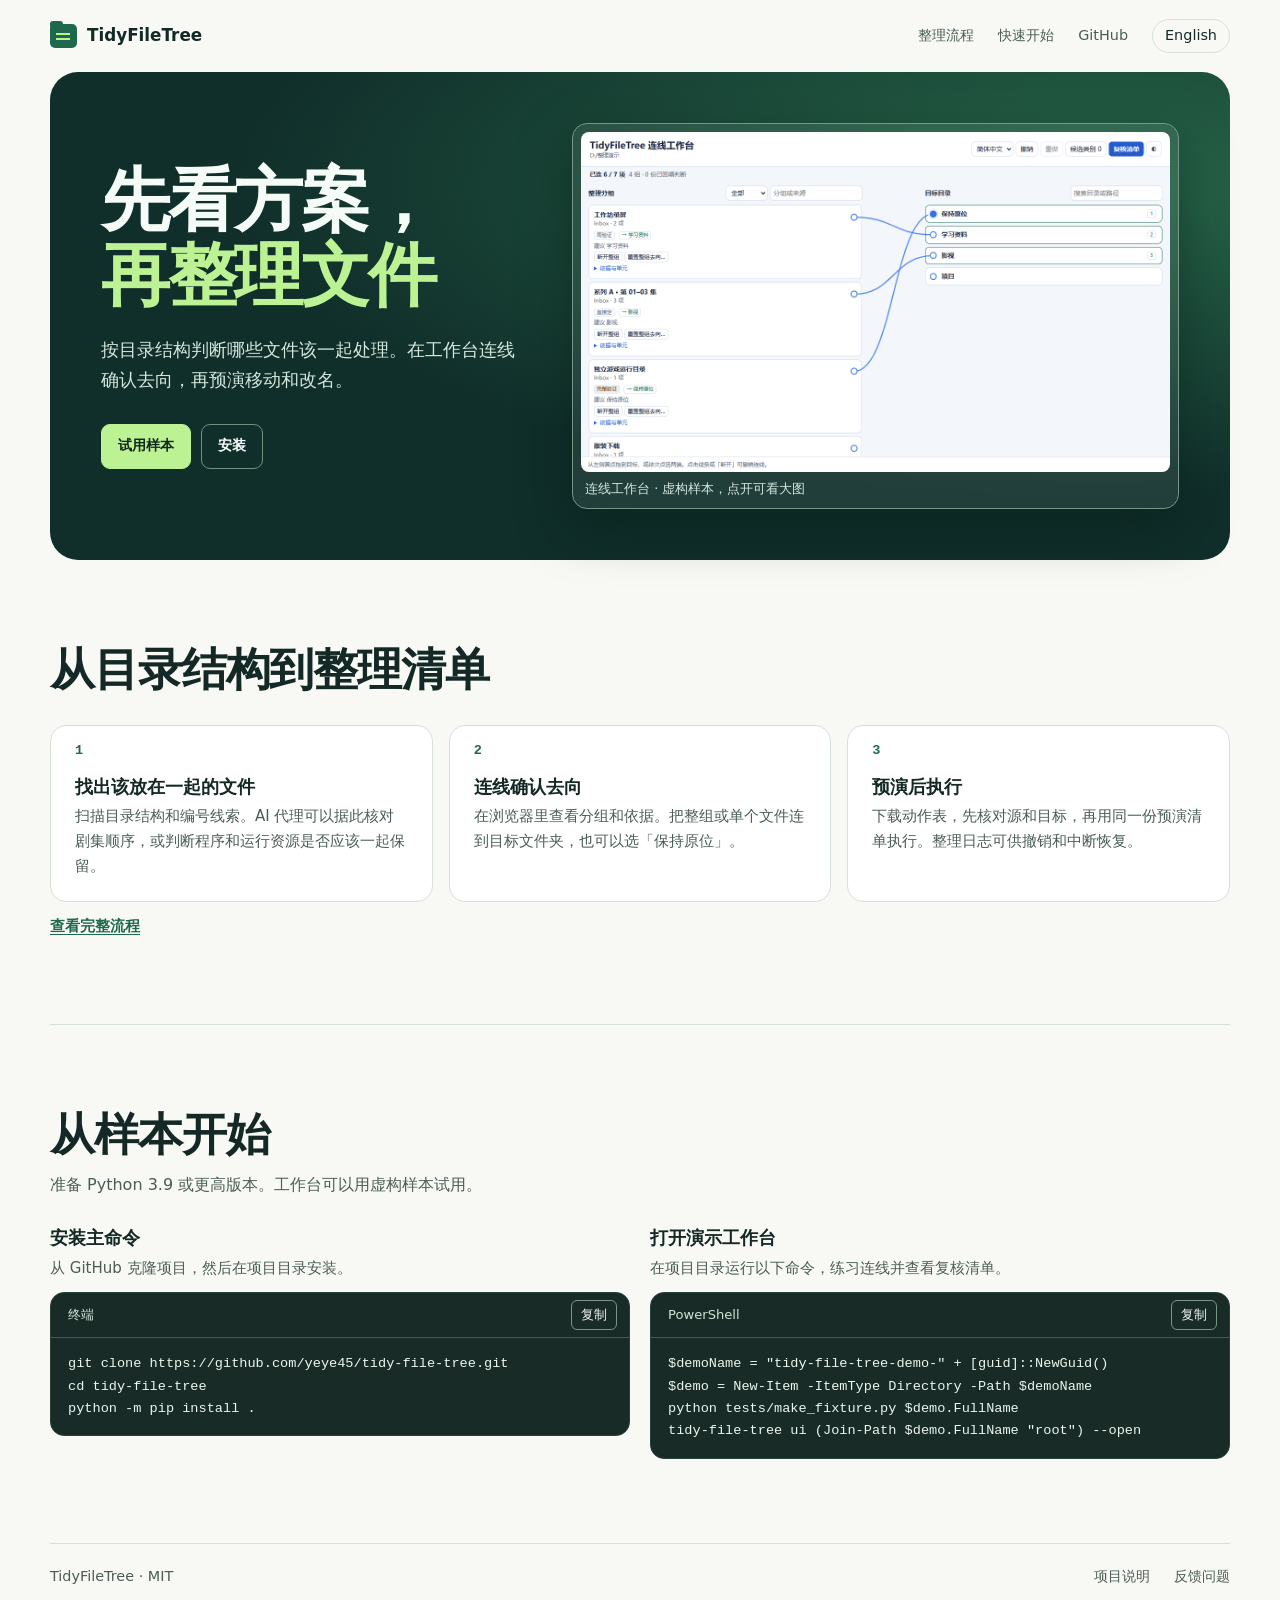
==== site/index.html @ 512daf26 "Showcase TidyFileTree with bilingual project pages" ====
<!doctype html>
<html lang="zh-CN">
<head>
  <meta charset="utf-8">
  <meta name="viewport" content="width=device-width, initial-scale=1">
  <meta name="description" content="TidyFileTree 是按目录结构整理文件的开源工具。在工作台确认去向，预演后再移动文件。">
  <title>TidyFileTree · 文件整理工作台</title>
  <link rel="alternate" hreflang="en" href="en.html">
  <link rel="stylesheet" href="style.css">
  <script src="site.js" defer></script>
</head>
<body>
  <header class="wrap topbar">
    <a class="wordmark" href="index.html"><span class="mark" aria-hidden="true"></span>TidyFileTree</a>
    <nav aria-label="主导航">
      <a href="#workflow">整理流程</a>
      <a href="#start">快速开始</a>
      <a href="https://github.com/yeye45/tidy-file-tree">GitHub</a>
      <a class="lang" href="en.html" hreflang="en" lang="en">English</a>
    </nav>
  </header>

  <main class="wrap">
    <section class="hero" aria-labelledby="main-title">
      <div class="hero-copy">
        <h1 id="main-title">先看方案，<br><span>再整理文件</span></h1>
        <p>按目录结构判断哪些文件该一起处理。在工作台连线确认去向，再预演移动和改名。</p>
        <div class="hero-actions">
          <a class="primary" href="#demo">试用样本</a>
          <a href="#start">安装</a>
        </div>
      </div>
      <figure class="preview">
        <a href="assets/board-zh.png"><img src="assets/board-zh.png" width="1280" height="740"
          alt="TidyFileTree 中文工作台。工作坊录屏连到学习资料，剧集连到影视，游戏目录保持原位。"></a>
        <figcaption>连线工作台 · 虚构样本，点开可看大图</figcaption>
      </figure>
    </section>

    <section class="section" id="workflow" aria-labelledby="workflow-title">
      <h2 id="workflow-title">从目录结构到整理清单</h2>
      <ol class="workflow">
        <li><h3>找出该放在一起的文件</h3><p>扫描目录结构和编号线索。AI 代理可以据此核对剧集顺序，或判断程序和运行资源是否应该一起保留。</p></li>
        <li><h3>连线确认去向</h3><p>在浏览器里查看分组和依据。把整组或单个文件连到目标文件夹，也可以选「保持原位」。</p></li>
        <li><h3>预演后执行</h3><p>下载动作表，先核对源和目标，再用同一份预演清单执行。整理日志可供撤销和中断恢复。</p></li>
      </ol>
      <a class="text-link" href="https://github.com/yeye45/tidy-file-tree/blob/main/FLOW.md">查看完整流程</a>
    </section>

    <section class="section" id="start" aria-labelledby="start-title">
      <h2 id="start-title">从样本开始</h2>
      <p>准备 Python 3.9 或更高版本。工作台可以用虚构样本试用。</p>
      <div class="guides">
        <article class="guide">
          <h3>安装主命令</h3>
          <p>从 GitHub 克隆项目，然后在项目目录安装。</p>
          <div class="terminal">
            <div class="terminal-header"><span>终端</span><button type="button" class="copy" hidden
              data-copied="已复制" data-selected="命令已选中，请按 Ctrl+C 或 ⌘C。">复制</button></div>
            <pre><code>git clone https://github.com/yeye45/tidy-file-tree.git
cd tidy-file-tree
python -m pip install .</code></pre>
            <span class="copy-status" role="status"></span>
          </div>
        </article>
        <article class="guide" id="demo">
          <h3>打开演示工作台</h3>
          <p>在项目目录运行以下命令，练习连线并查看复核清单。</p>
          <div class="terminal">
            <div class="terminal-header"><span>PowerShell</span><button type="button" class="copy" hidden
              data-copied="已复制" data-selected="命令已选中，请按 Ctrl+C 或 ⌘C。">复制</button></div>
            <pre><code>$demoName = "tidy-file-tree-demo-" + [guid]::NewGuid()
$demo = New-Item -ItemType Directory -Path $demoName
python tests/make_fixture.py $demo.FullName
tidy-file-tree ui (Join-Path $demo.FullName "root") --open</code></pre>
            <span class="copy-status" role="status"></span>
          </div>
        </article>
      </div>
    </section>
  </main>

  <footer class="wrap footer">
    <span>TidyFileTree · MIT</span>
    <div class="footer-links">
      <a href="https://github.com/yeye45/tidy-file-tree#readme">项目说明</a>
      <a href="https://github.com/yeye45/tidy-file-tree/issues">反馈问题</a>
    </div>
  </footer>
</body>
</html>
---- site/style.css ----
:root {
  color-scheme: light;
  --paper: #f8f9f5;
  --white: #fff;
  --ink: #142926;
  --muted: #4b5d56;
  --border: #d7e0d7;
  --green: #1e694e;
  --dark: #102e2a;
  --mint: #bdf294;
  --radius: 22px;
  font-family: "Instrument Sans", "Segoe UI", system-ui, sans-serif;
}

* { box-sizing: border-box; }
body { margin: 0; background: var(--paper); color: var(--ink); line-height: 1.65; }
a { color: inherit; text-underline-offset: 0.2em; }
button { font: inherit; cursor: pointer; }
img { display: block; max-width: 100%; height: auto; }
h1, h2, h3, p, figure { margin: 0; }
code, pre { font-family: "IBM Plex Mono", Consolas, monospace; }
:focus-visible { outline: 3px solid #3b8f64; outline-offset: 4px; }
.hero :focus-visible, .terminal :focus-visible { outline-color: var(--mint); }
.wrap { width: min(1180px, calc(100% - 64px)); margin-inline: auto; }

.topbar {
  min-height: 72px;
  display: flex;
  align-items: center;
  justify-content: space-between;
  gap: 20px;
}
.wordmark {
  display: inline-flex;
  align-items: center;
  gap: 10px;
  font-size: 1.05rem;
  font-weight: 750;
  text-decoration: none;
}
.mark {
  position: relative;
  width: 27px;
  height: 24px;
  border-radius: 4px 5px 5px 5px;
  background: var(--green);
}
.mark::before {
  content: "";
  position: absolute;
  top: -3px;
  left: 0;
  width: 13px;
  height: 5px;
  border-radius: 3px 3px 0 0;
  background: var(--green);
}
.mark::after {
  content: "";
  position: absolute;
  left: 6px;
  top: 9px;
  height: 2px;
  width: 14px;
  background: var(--mint);
  box-shadow: 0 5px 0 var(--mint);
}
.topbar nav, .hero-actions, .footer-links {
  display: flex;
  flex-wrap: wrap;
  align-items: center;
  gap: 12px 24px;
}
.topbar nav a, .footer-links a { color: var(--muted); font-size: 0.9rem; text-decoration: none; }
.topbar nav a:hover, .footer-links a:hover { text-decoration: underline; }
.topbar nav .lang {
  padding: 4px 12px;
  border: 1px solid var(--border);
  border-radius: 100px;
  color: var(--ink);
}

.hero {
  color: #f5fcf7;
  background-color: var(--dark);
  background-image: radial-gradient(ellipse at 89% 23%, #276649 0%, transparent 59%);
  border-radius: calc(var(--radius) + 6px);
  padding: clamp(28px, 4vw, 58px);
  display: grid;
  grid-template-columns: minmax(265px, 0.9fr) minmax(0, 1.3fr);
  align-items: center;
  gap: clamp(24px, 4vw, 52px);
}
.hero-copy { min-width: 0; }
.hero h1 {
  font-size: clamp(2.5rem, 5.4vw, 4.5rem);
  line-height: 1.08;
  letter-spacing: -0.064em;
  text-wrap: balance;
}
[lang="zh-CN"] .hero h1 { letter-spacing: -0.035em; }
.hero h1 span { color: var(--mint); }
.hero-copy p {
  margin-block: 24px 29px;
  max-width: 34ch;
  color: #d4e7dd;
  font-size: clamp(0.95rem, 1.5vw, 1.1rem);
}
[lang="zh-CN"] .hero-copy p { max-width: 24em; }
.hero-actions { gap: 10px; }
.hero-actions a {
  display: inline-flex;
  align-items: center;
  justify-content: center;
  min-height: 45px;
  border: 1px solid #6f9181;
  border-radius: 9px;
  padding: 8px 16px;
  font-size: 0.9rem;
  font-weight: 700;
  text-decoration: none;
}
.hero-actions a:hover { border-color: #ebf5eb; }
.hero-actions a.primary { background: var(--mint); border-color: var(--mint); color: #12291f; }
.hero-actions a.primary:hover { background: #d2f9b1; }
.preview {
  min-width: 0;
  padding: 8px;
  border: 1px solid #789589;
  border-radius: 15px;
  background: #ffffff13;
  box-shadow: 0 18px 50px #081d1780;
}
.preview a { display: block; border-radius: 8px; }
.preview img { width: 100%; border-radius: 8px; }
.preview figcaption { padding: 6px 4px 0; color: #d4e7dd; font-size: 0.8rem; }

.section { padding-block: clamp(40px, 6.6vw, 88px); }
.section + .section { border-top: 1px solid var(--border); }
.section h2 {
  margin-bottom: 10px;
  font-size: clamp(1.85rem, 3.5vw, 3rem);
  line-height: 1.18;
  letter-spacing: -0.046em;
  text-wrap: balance;
}
[lang="zh-CN"] .section h2 { letter-spacing: -0.025em; }
.section > p { max-width: 65ch; color: var(--muted); }
.workflow {
  display: grid;
  grid-template-columns: repeat(3, minmax(0, 1fr));
  gap: 16px;
  padding: 0;
  margin: 28px 0 0;
  list-style: none;
  counter-reset: step;
}
.workflow li {
  position: relative;
  counter-increment: step;
  min-height: 150px;
  padding: 48px 24px 22px;
  background: var(--white);
  border: 1px solid var(--border);
  border-radius: 16px;
}
.workflow li::before {
  content: counter(step);
  position: absolute;
  top: 17px;
  left: 24px;
  color: var(--green);
  font: 700 0.85rem "IBM Plex Mono", Consolas, monospace;
}
.workflow h3, .guide h3 { margin-bottom: 5px; font-size: 1.13rem; line-height: 1.4; }
.workflow p, .guide p { color: var(--muted); font-size: 0.94rem; }
.guides {
  margin-top: 27px;
  display: grid;
  grid-template-columns: repeat(2, minmax(0, 1fr));
  gap: 20px;
  align-items: start;
}
.guide { min-width: 0; }
.guide p { margin-bottom: 12px; }
.terminal {
  border-radius: 14px;
  background: #192b27;
  color: #ebf6ed;
  border: 1px solid #284139;
  overflow: hidden;
}
.terminal-header {
  display: flex;
  justify-content: space-between;
  align-items: center;
  min-height: 44px;
  padding: 7px 12px 7px 17px;
  border-bottom: 1px solid #435951;
  color: #d1e2d6;
  font-size: 0.82rem;
}
.copy {
  background: transparent;
  border: 1px solid #789589;
  padding: 3px 9px;
  border-radius: 6px;
  color: #f2f9f4;
}
.copy:hover { background: #ffffff17; }
.terminal pre { margin: 0; padding: 15px 17px; overflow: auto; font-size: 0.85rem; line-height: 1.65; }
.copy-status:not(:empty) { display: block; padding: 0 17px 10px; color: #daedc8; font-size: 0.8rem; }
.text-link { display: inline-block; margin-top: 12px; color: var(--green); font-size: 0.92rem; font-weight: 650; }
.footer {
  display: flex;
  justify-content: space-between;
  flex-wrap: wrap;
  gap: 10px 25px;
  padding-block: 21px 32px;
  border-top: 1px solid var(--border);
  color: var(--muted);
  font-size: 0.9rem;
}

@media (max-width: 880px) {
  .wrap { width: min(1180px, calc(100% - 36px)); }
  .hero { grid-template-columns: 1fr; }
  .hero-copy p { max-width: 51ch; }
  .hero h1 { letter-spacing: -0.046em; }
}
@media (max-width: 640px) {
  .topbar { align-items: flex-start; flex-direction: column; padding-block: 15px; gap: 8px; }
  .topbar nav { gap: 12px; }
  .hero { padding: 24px 18px; border-radius: 20px; }
  .hero-copy p { margin-block: 16px 22px; }
  .preview { padding: 5px; }
  .workflow, .guides { grid-template-columns: 1fr; }
  .workflow li { min-height: 0; }
  .terminal pre { white-space: pre-wrap; overflow-wrap: anywhere; }
}
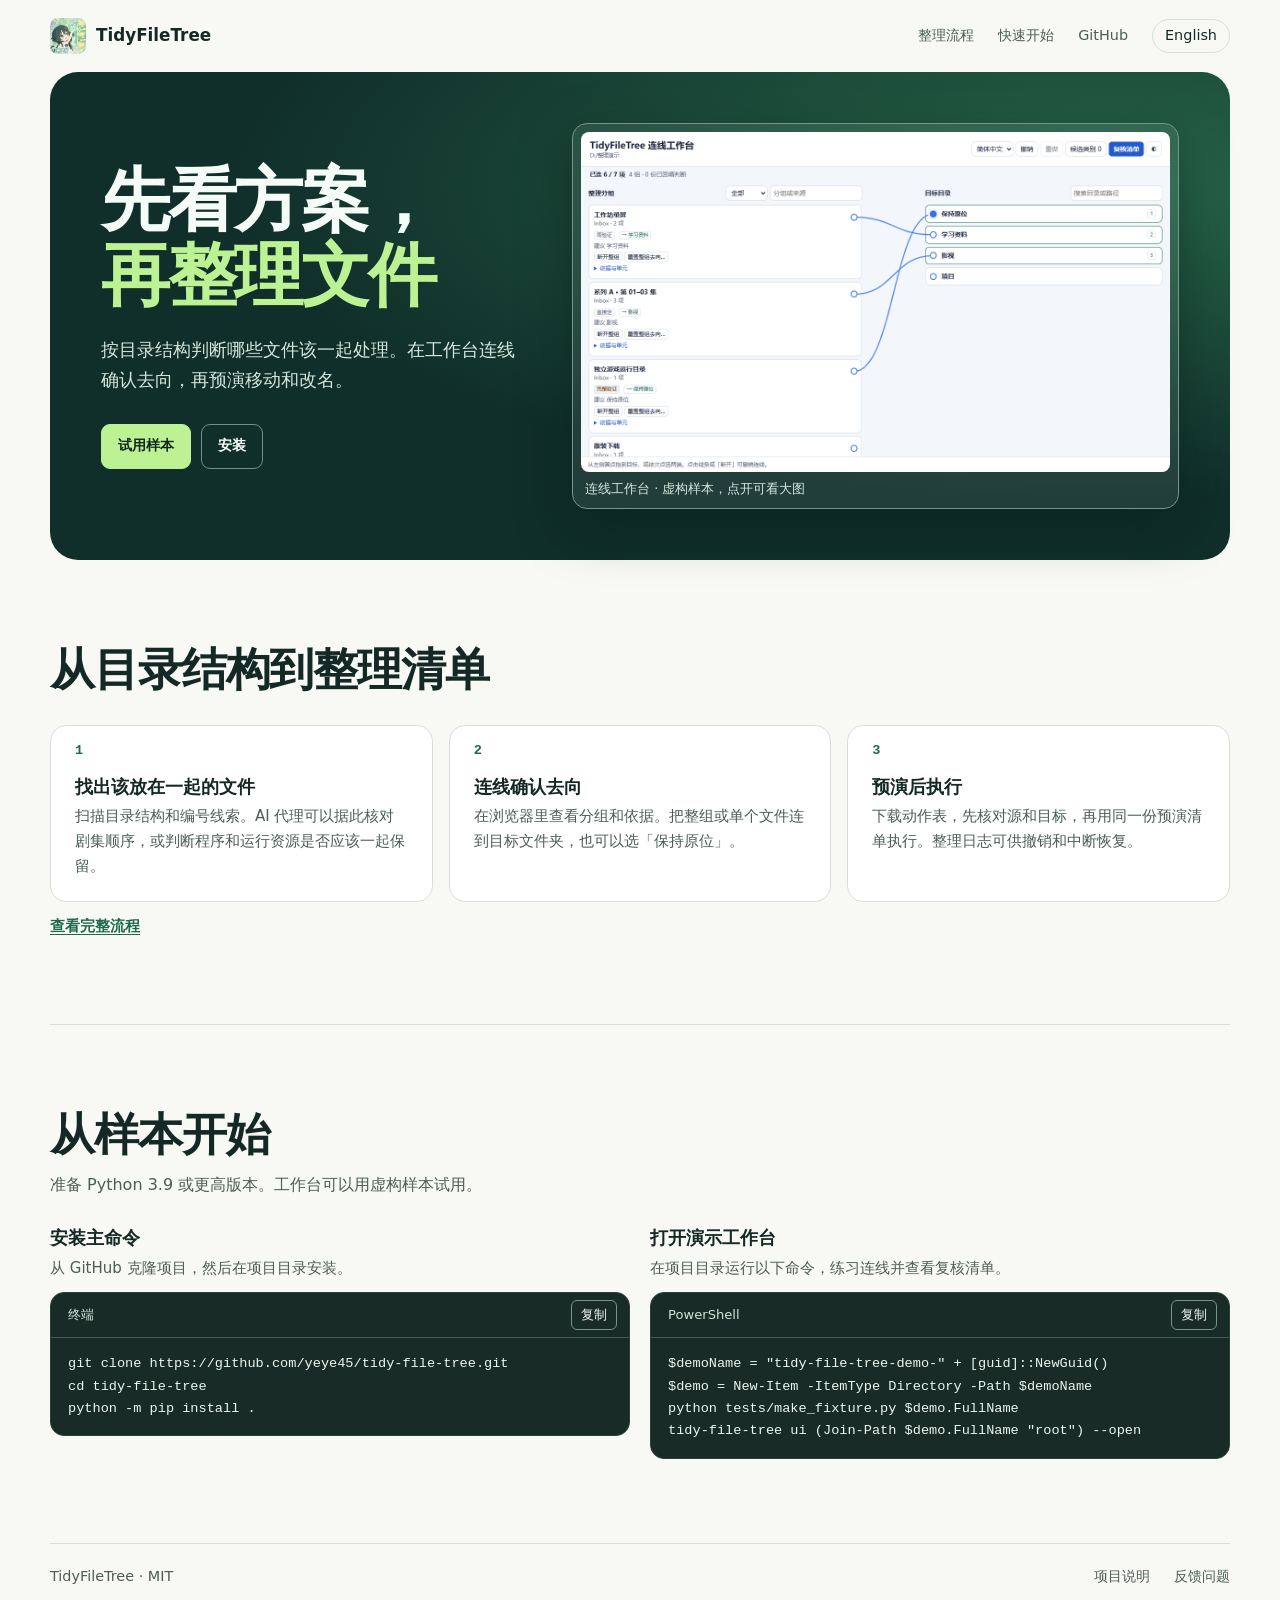
==== commit 59d53e04: "Add the TidyFileTree project icon" ====
--- a/site/index.html
+++ b/site/index.html
@@ -5,13 +5,14 @@
   <meta name="viewport" content="width=device-width, initial-scale=1">
   <meta name="description" content="TidyFileTree 是按目录结构整理文件的开源工具。在工作台确认去向，预演后再移动文件。">
   <title>TidyFileTree · 文件整理工作台</title>
+  <link rel="icon" type="image/png" sizes="64x64" href="assets/favicon.png">
   <link rel="alternate" hreflang="en" href="en.html">
   <link rel="stylesheet" href="style.css">
   <script src="site.js" defer></script>
 </head>
 <body>
   <header class="wrap topbar">
-    <a class="wordmark" href="index.html"><span class="mark" aria-hidden="true"></span>TidyFileTree</a>
+    <a class="wordmark" href="index.html"><img src="assets/project-icon.webp" width="36" height="36" alt="">TidyFileTree</a>
     <nav aria-label="主导航">
       <a href="#workflow">整理流程</a>
       <a href="#start">快速开始</a>
--- a/site/style.css
+++ b/site/style.css
@@ -38,33 +38,7 @@
   font-weight: 750;
   text-decoration: none;
 }
-.mark {
-  position: relative;
-  width: 27px;
-  height: 24px;
-  border-radius: 4px 5px 5px 5px;
-  background: var(--green);
-}
-.mark::before {
-  content: "";
-  position: absolute;
-  top: -3px;
-  left: 0;
-  width: 13px;
-  height: 5px;
-  border-radius: 3px 3px 0 0;
-  background: var(--green);
-}
-.mark::after {
-  content: "";
-  position: absolute;
-  left: 6px;
-  top: 9px;
-  height: 2px;
-  width: 14px;
-  background: var(--mint);
-  box-shadow: 0 5px 0 var(--mint);
-}
+.wordmark img { flex: none; border-radius: 8px; }
 .topbar nav, .hero-actions, .footer-links {
   display: flex;
   flex-wrap: wrap;
